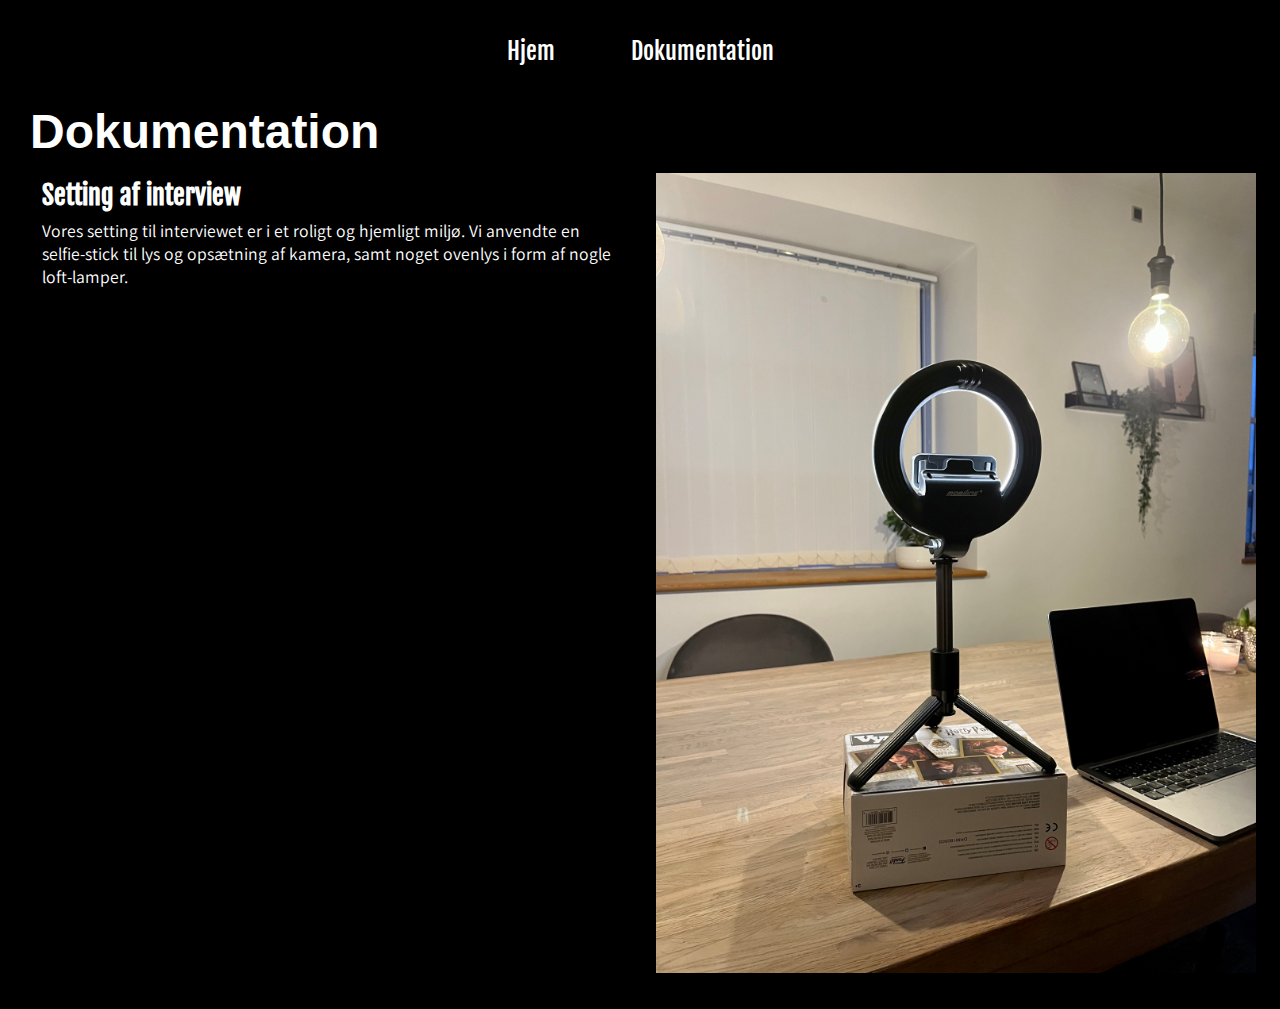
==== doku.html @ 29941e9e "newcommit" ====
<html lang="en">
  <head>
    <meta charset="UTF-8" />
    <meta http-equiv="X-UA-Compatible" content="IE=edge" />
    <meta name="viewport" content="width=device-width, initial-scale=1.0" />
    <link rel="preconnect" href="https://fonts.googleapis.com" />
    <link rel="preconnect" href="https://fonts.gstatic.com" crossorigin />
    <link
      href="https://fonts.googleapis.com/css2?family=Fjalla+One&display=swap"
      rel="stylesheet"
    />
    <link rel="preconnect" href="https://fonts.gstatic.com" crossorigin />
    <link
      href="https://fonts.googleapis.com/css2?family=Permanent+Marker&family=Raleway:wght@200&display=swap"
      rel="stylesheet"
    />
    <link rel="preconnect" href="https://fonts.googleapis.com" />
    <link rel="preconnect" href="https://fonts.gstatic.com" crossorigin />
    <link
      href="https://fonts.googleapis.com/css2?family=Assistant:wght@200&display=swap"
      rel="stylesheet"
    />
    <title>Dokumentation</title>
    <link rel="stylesheet" href="style.css" />
  </head>
  <body>
    <header>
      <nav class="nav">
        <ul class="links">
          <li><a href="index.html">Hjem</a></li>
          <li><a href="doku.html">Dokumentation</a></li>
        </ul>
      </nav>
    </header>
    <main>
      <section id="dfirst_section">
        <h1>Dokumentation</h1>
        <div class="section_wrapper">
          <div class="element_1">
            <h2>Setting af interview</h2>
            <p>
              Vores setting til interviewet er i et roligt og hjemligt miljø. Vi
              anvendte en selfie-stick til lys og opsætning af kamera, samt
              noget ovenlys i form af nogle loft-lamper.
            </p>
          </div>
          <img
            src="dok_billeder/interview_setting.jpeg"
            alt="interview scene"
          />
        </div>
      </section>
    </main>
    <script src="index.js"></script>
  </body>
</html>
---- style.css ----
img {
  width: 100%;
}

html {
  scroll-behavior: smooth;
  scroll-padding-top: 90px;
}

* {
  margin: 4px;
  padding: 2px;
}

body {
  background-color: rgb(0, 0, 0);
}
h1 {
  color: white;
  font-family: "Permanent Marker", sans-serif;
}
h2 {
  font-family: "Fjalla One", sans-serif;
  color: #ffffff;
  font-size: 1rem;
}

p {
  font-family: 'Assistant', sans-serif;
  color: #ffffff;
}

ul {
  display: flex;
  flex-flow: wrap;
  gap: 5px;
  list-style: none;
  justify-content: center;
}
a {
  font-family: "Fjalla One", sans-serif;
  color: #ffffff;
  margin: 8px;
  text-decoration: none;
}
a:hover {
  color: rgb(39, 39, 39);
  background-blend-mode: soft-light;
}
/*desktop */
@media (min-width: 600px) {
  #dfirst_section .section_wrapper {
    display: grid;
    grid-template-columns: 1fr 1fr;
    gap: 20px;
  }

    #first_section {
    width: 100%;
    background-image: url(fodbold_billeder/bred3.jpg);
    background-size: cover;
    background-repeat: no-repeat;
    background-position: 50% 10%;
    padding: 15px;
  }

  a {
    font-family: "Fjalla One", sans-serif;
    color: #ffffff;
    margin: 20px;
    font-size: 1.5rem;
  }

  h1 {
    font-size: 3rem;
    font-family: "Permanent Marker", sans-serif;
  }
  h2 {
    font-family: "Fjalla One", sans-serif;
    color: #ffffff;
    font-size: 1.6rem;
  }
  p {
    font-size: 1.1rem;
    font-family: 'Assistant', sans-serif;
  }
  ul {
    display: flex;
    flex-flow: wrap;
    gap: 20px;
    list-style: none;
    justify-content: center;
  }
  a:hover {
    color: rgb(39, 39, 39);
    background-blend-mode: soft-light;
  }
}
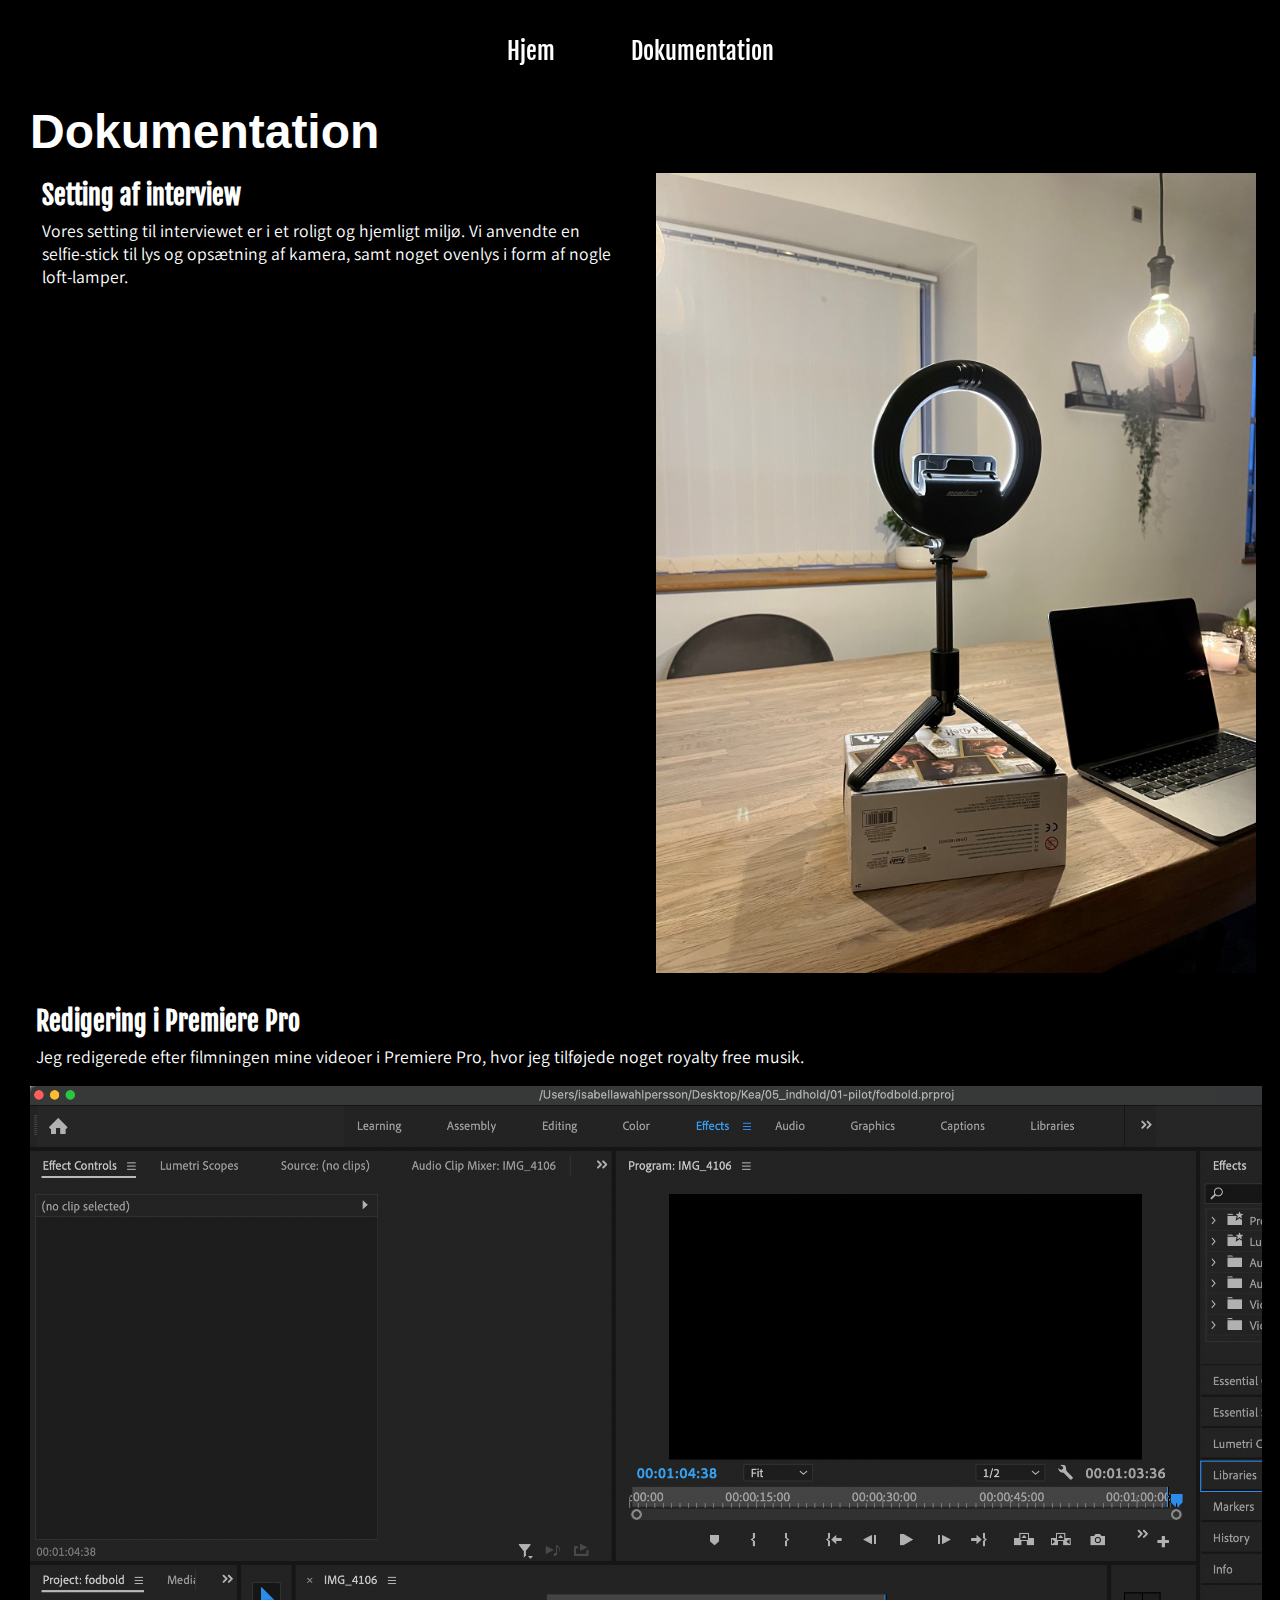
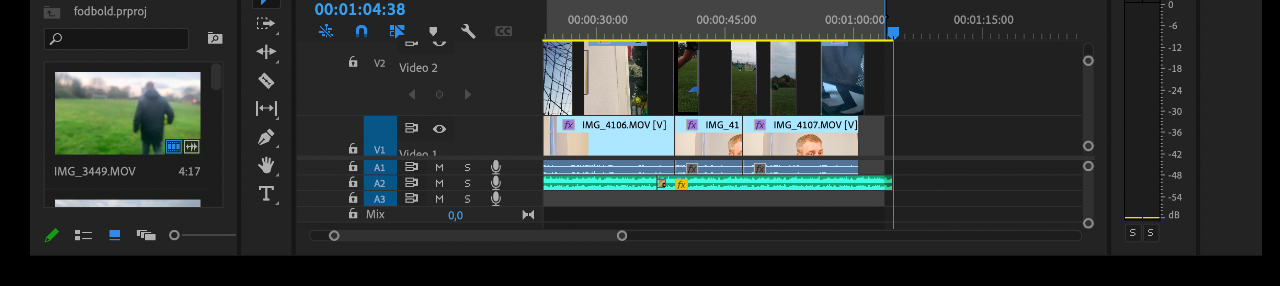
==== commit 1095e332: "new" ====
--- a/doku.html
+++ b/doku.html
@@ -50,6 +50,13 @@
           />
         </div>
       </section>
+      <section id="dsecond_section">
+        <div class="section_wrapper">
+            <h2>Redigering i Premiere Pro</h2>
+            <p>Jeg redigerede efter filmningen mine videoer i Premiere Pro, hvor jeg tilføjede noget royalty free musik.</p>
+        </div>
+        <img src="dok_billeder/edit.png" alt="">
+      </section>
     </main>
     <script src="index.js"></script>
   </body>
--- a/style.css
+++ b/style.css
@@ -10,57 +10,90 @@
 * {
   margin: 4px;
   padding: 2px;
+  padding: 2px;
+  gap: 10px;
 }
 
 body {
   background-color: rgb(0, 0, 0);
 }
-h1 {
-  color: white;
-  font-family: "Permanent Marker", sans-serif;
-}
-h2 {
-  font-family: "Fjalla One", sans-serif;
-  color: #ffffff;
-  font-size: 1rem;
-}
+@media (max-width: 600px) {
+  h1 {
+    font-size: 1.5rem;
+    color: white;
+    font-family: "Permanent Marker", sans-serif;
+  }
+  h2 {
+    font-family: "Fjalla One", sans-serif;
+    color: #ffffff;
+    font-size: 1.2rem;
+  }
+  h3 {
+    font-size: 1rem;
+    font-family: "Assistant", sans-serif;
+    color: #ffffff;
+  }
 
-p {
-  font-family: 'Assistant', sans-serif;
-  color: #ffffff;
-}
+  p {
+    font-size: 0.8rem;
+    font-family: "Assistant", sans-serif;
+    color: #ffffff;
+  }
 
-ul {
-  display: flex;
-  flex-flow: wrap;
-  gap: 5px;
-  list-style: none;
-  justify-content: center;
-}
-a {
-  font-family: "Fjalla One", sans-serif;
-  color: #ffffff;
-  margin: 8px;
-  text-decoration: none;
-}
-a:hover {
-  color: rgb(39, 39, 39);
-  background-blend-mode: soft-light;
+  ul {
+    display: flex;
+    flex-flow: wrap;
+    gap: 5px;
+    list-style: none;
+    justify-content: center;
+  }
+  a {
+    font-family: "Fjalla One", sans-serif;
+    color: #ffffff;
+    margin: 8px;
+    text-decoration: none;
+  }
+  a:hover {
+    color: rgb(39, 39, 39);
+    background-blend-mode: soft-light;
+  }
+
+  #first_section {
+    margin: 20px;
+    padding: 5px;
+    gap: 20px;
+  }
+
+  #first_section .wrapper {
+    background-image: url(fodbold_billeder/bred3.jpg);
+    background-size: cover;
+    background-repeat: no-repeat;
+    padding: 15px;
+  }
 }
 /*desktop */
 @media (min-width: 600px) {
+  header {
+    position: sticky;
+    top: 0;
+  }
   #dfirst_section .section_wrapper {
     display: grid;
     grid-template-columns: 1fr 1fr;
+    grid-row: 3fr;
     gap: 20px;
   }
 
-    #first_section {
-    width: 100%;
+  #first_section {
+    margin: 20px;
+    padding: 5px;
+    gap: 20px;
+  }
+
+  #first_section .wrapper {
     background-image: url(fodbold_billeder/bred3.jpg);
     background-size: cover;
     background-repeat: no-repeat;
-    background-position: 50% 10%;
     padding: 15px;
   }
 
@@ -69,20 +102,28 @@
     color: #ffffff;
     margin: 20px;
     font-size: 1.5rem;
+    text-decoration: none;
   }
 
   h1 {
     font-size: 3rem;
     font-family: "Permanent Marker", sans-serif;
+    color: white;
   }
   h2 {
     font-family: "Fjalla One", sans-serif;
     color: #ffffff;
     font-size: 1.6rem;
   }
+  h3 {
+    font-size: 1.4rem;
+    font-family: "Assistant", sans-serif;
+    color: #ffffff;
+  }
   p {
     font-size: 1.1rem;
-    font-family: 'Assistant', sans-serif;
+    font-family: "Assistant", sans-serif;
+    color: #ffffff;
   }
   ul {
     display: flex;
@@ -96,3 +137,21 @@
     background-blend-mode: soft-light;
   }
 }
+article {
+  grid-column: 2;
+  display: grid;
+  grid-template-columns: repeat(auto-fit, minmax(400px, 1fr));
+}
+
+.gallery {
+  display: grid;
+  grid-template-columns: repeat(auto-fit, minmax(180px, 1fr));
+}
+.gallery img {
+  height: 100%;
+  object-fit: cover;
+}
+.box1 {
+  padding-top: 60%;
+  padding-right: 60%;
+}
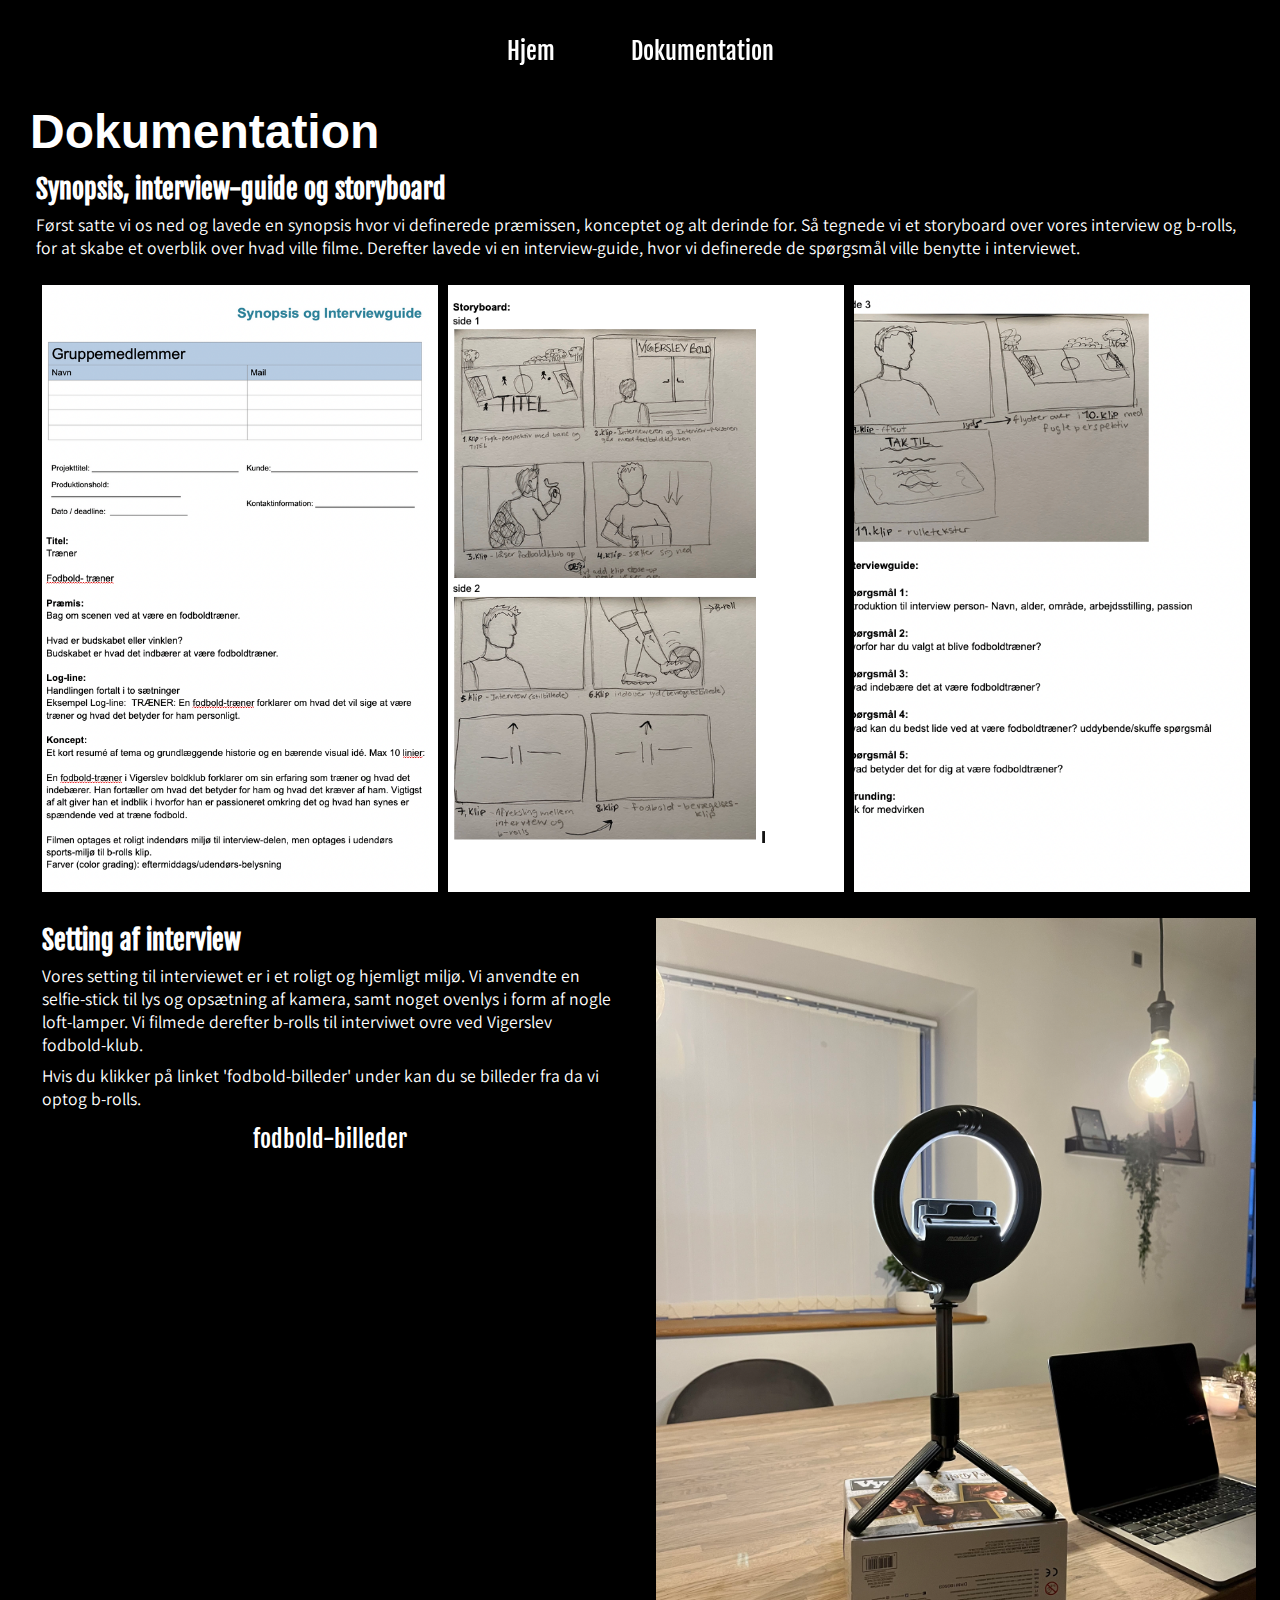
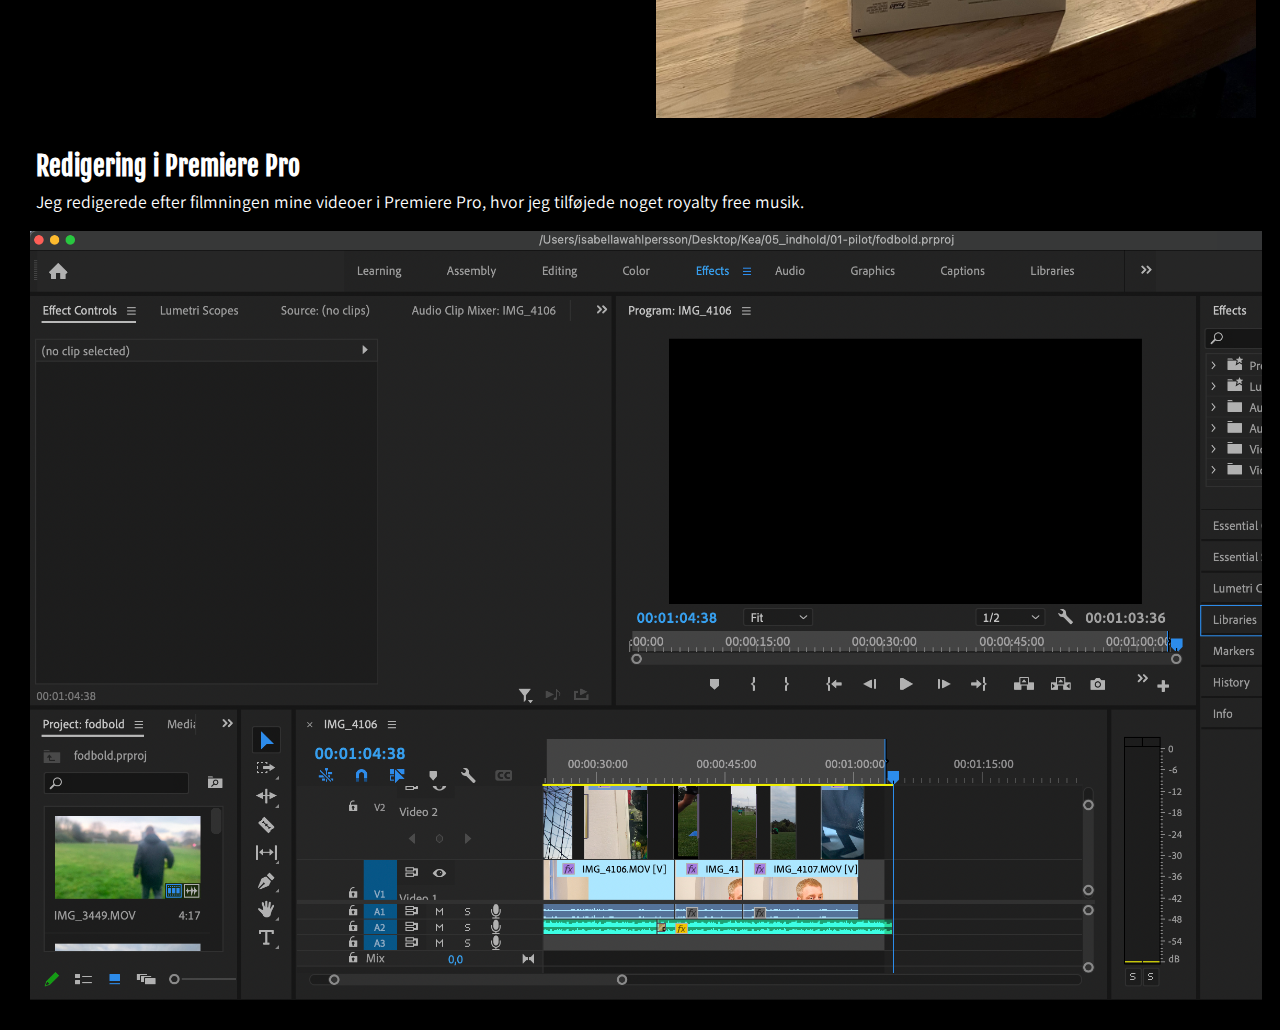
==== commit f293494b: "withvideo" ====
--- a/doku.html
+++ b/doku.html
@@ -33,16 +33,39 @@
       </nav>
     </header>
     <main>
+      <section id="dsection">
+        <h1>Dokumentation</h1>
+        <section class="section_wrapper">
+          <h2>Synopsis, interview-guide og storyboard</h2>
+          <p>
+            Først satte vi os ned og lavede en synopsis hvor vi definerede
+            præmissen, konceptet og alt derinde for. Så tegnede vi et
+            storyboard over vores interview og b-rolls, for at skabe et overblik
+            over hvad ville filme. Derefter lavede vi en interview-guide, hvor vi
+            definerede de spørgsmål ville benytte i interviewet.
+          </p>
+        </section>
+        <section>
+            <figure class="gallery">
+            <img src="dok_billeder/synopsis_interviewguide.png" alt="">
+            <img src="dok_billeder/storyboard.png" alt="">
+            <img src="dok_billeder/storyboard_sprgs.png" alt="">
+            </figure>
+        </section>
+      </section>
       <section id="dfirst_section">
-        <h1>Dokumentation</h1>
         <div class="section_wrapper">
           <div class="element_1">
             <h2>Setting af interview</h2>
             <p>
               Vores setting til interviewet er i et roligt og hjemligt miljø. Vi
               anvendte en selfie-stick til lys og opsætning af kamera, samt
-              noget ovenlys i form af nogle loft-lamper.
+              noget ovenlys i form af nogle loft-lamper. Vi filmede derefter b-rolls til interviwet ovre ved Vigerslev fodbold-klub. 
             </p>
+            <p>Hvis du klikker på linket 'fodbold-billeder' under kan du se billeder fra da vi optog b-rolls.</p>
+        <ul class="dlink">
+          <li><a href="index.html">fodbold-billeder</a></li>
+        </ul>
           </div>
           <img
             src="dok_billeder/interview_setting.jpeg"
@@ -52,10 +75,13 @@
       </section>
       <section id="dsecond_section">
         <div class="section_wrapper">
-            <h2>Redigering i Premiere Pro</h2>
-            <p>Jeg redigerede efter filmningen mine videoer i Premiere Pro, hvor jeg tilføjede noget royalty free musik.</p>
+          <h2>Redigering i Premiere Pro</h2>
+          <p>
+            Jeg redigerede efter filmningen mine videoer i Premiere Pro, hvor
+            jeg tilføjede noget royalty free musik.
+          </p>
         </div>
-        <img src="dok_billeder/edit.png" alt="">
+        <img src="dok_billeder/edit.png" alt="" />
       </section>
     </main>
     <script src="index.js"></script>
--- a/style.css
+++ b/style.css
@@ -145,7 +145,7 @@
 
 .gallery {
   display: grid;
-  grid-template-columns: repeat(auto-fit, minmax(180px, 1fr));
+  grid-template-columns: repeat(auto-fit, minmax(140px, 1fr));
 }
 .gallery img {
   height: 100%;
@@ -155,3 +155,9 @@
   padding-top: 60%;
   padding-right: 60%;
 }
+
+iframe {
+  width: 100%;
+  height: auto;
+  aspect-ratio: 16/9;
+}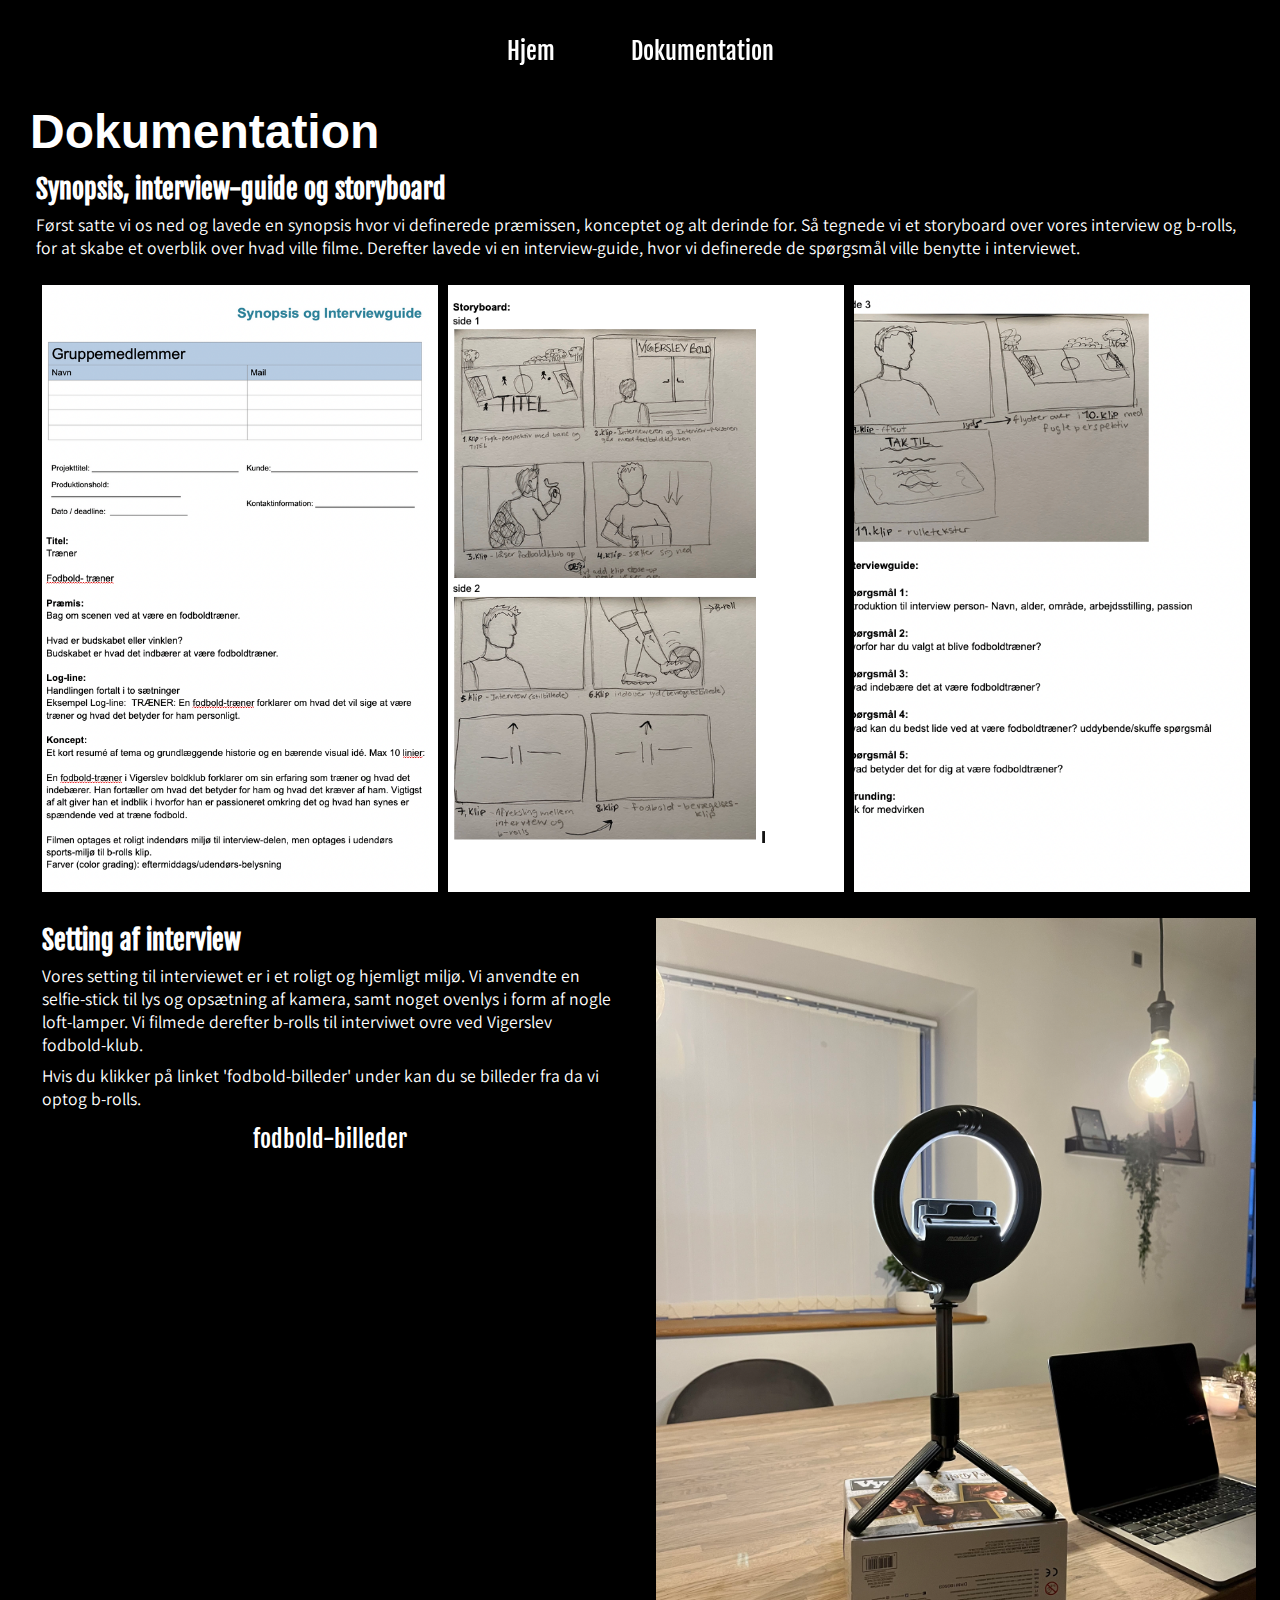
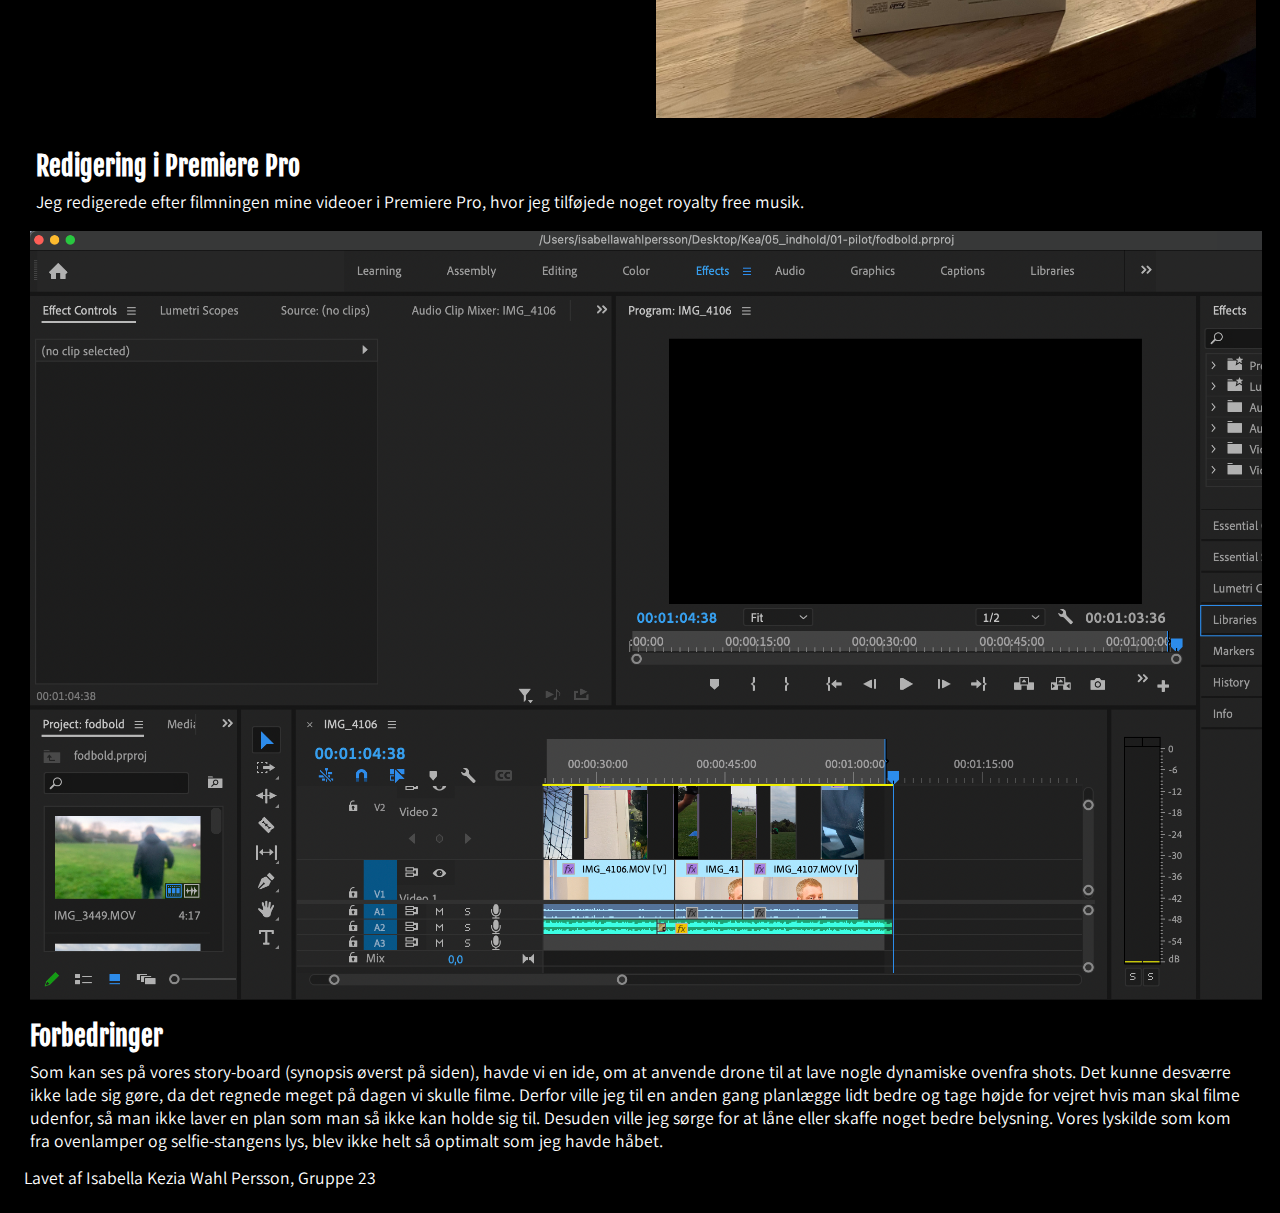
==== commit d0d6848f: "newfooter" ====
--- a/doku.html
+++ b/doku.html
@@ -22,6 +22,7 @@
     />
     <title>Dokumentation</title>
     <link rel="stylesheet" href="style.css" />
+    <link rel="icon" type="image/svg+xml" href="favicon.svg" />
   </head>
   <body>
     <header>
@@ -39,18 +40,18 @@
           <h2>Synopsis, interview-guide og storyboard</h2>
           <p>
             Først satte vi os ned og lavede en synopsis hvor vi definerede
-            præmissen, konceptet og alt derinde for. Så tegnede vi et
-            storyboard over vores interview og b-rolls, for at skabe et overblik
-            over hvad ville filme. Derefter lavede vi en interview-guide, hvor vi
+            præmissen, konceptet og alt derinde for. Så tegnede vi et storyboard
+            over vores interview og b-rolls, for at skabe et overblik over hvad
+            ville filme. Derefter lavede vi en interview-guide, hvor vi
             definerede de spørgsmål ville benytte i interviewet.
           </p>
         </section>
         <section>
-            <figure class="gallery">
-            <img src="dok_billeder/synopsis_interviewguide.png" alt="">
-            <img src="dok_billeder/storyboard.png" alt="">
-            <img src="dok_billeder/storyboard_sprgs.png" alt="">
-            </figure>
+          <figure class="gallery">
+            <img src="dok_billeder/synopsis_interviewguide.png" alt="" />
+            <img src="dok_billeder/storyboard.png" alt="" />
+            <img src="dok_billeder/storyboard_sprgs.png" alt="" />
+          </figure>
         </section>
       </section>
       <section id="dfirst_section">
@@ -60,12 +61,16 @@
             <p>
               Vores setting til interviewet er i et roligt og hjemligt miljø. Vi
               anvendte en selfie-stick til lys og opsætning af kamera, samt
-              noget ovenlys i form af nogle loft-lamper. Vi filmede derefter b-rolls til interviwet ovre ved Vigerslev fodbold-klub. 
+              noget ovenlys i form af nogle loft-lamper. Vi filmede derefter
+              b-rolls til interviwet ovre ved Vigerslev fodbold-klub.
             </p>
-            <p>Hvis du klikker på linket 'fodbold-billeder' under kan du se billeder fra da vi optog b-rolls.</p>
-        <ul class="dlink">
-          <li><a href="index.html">fodbold-billeder</a></li>
-        </ul>
+            <p>
+              Hvis du klikker på linket 'fodbold-billeder' under kan du se
+              billeder fra da vi optog b-rolls.
+            </p>
+            <ul class="dlink">
+              <li><a href="index.html">fodbold-billeder</a></li>
+            </ul>
           </div>
           <img
             src="dok_billeder/interview_setting.jpeg"
@@ -83,6 +88,20 @@
         </div>
         <img src="dok_billeder/edit.png" alt="" />
       </section>
+      <section id="last_section">
+        <h2>Forbedringer</h2>
+        <p>
+          Som kan ses på vores story-board (synopsis øverst på siden), havde vi
+          en ide, om at anvende drone til at lave nogle dynamiske ovenfra shots.
+          Det kunne desværre ikke lade sig gøre, da det regnede meget på dagen vi
+          skulle filme. Derfor ville jeg til en anden gang planlægge lidt bedre
+          og tage højde for vejret hvis man skal filme udenfor, så man ikke laver en plan som man så ikke
+          kan holde sig til. Desuden ville jeg sørge for at låne eller skaffe
+          noget bedre belysning. Vores lyskilde som kom fra ovenlamper og
+          selfie-stangens lys, blev ikke helt så optimalt som jeg havde håbet.
+        </p>
+      </section>
+      <footer>Lavet af Isabella Kezia Wahl Persson, Gruppe 23</footer>
     </main>
     <script src="index.js"></script>
   </body>
--- a/style.css
+++ b/style.css
@@ -160,4 +160,13 @@
   width: 100%;
   height: auto;
   aspect-ratio: 16/9;
+}
+
+video {
+  width: 100%;
+}
+footer {
+  font-size: 1.1rem;
+  font-family: "Assistant", sans-serif;
+  color: #ffffff;
 }